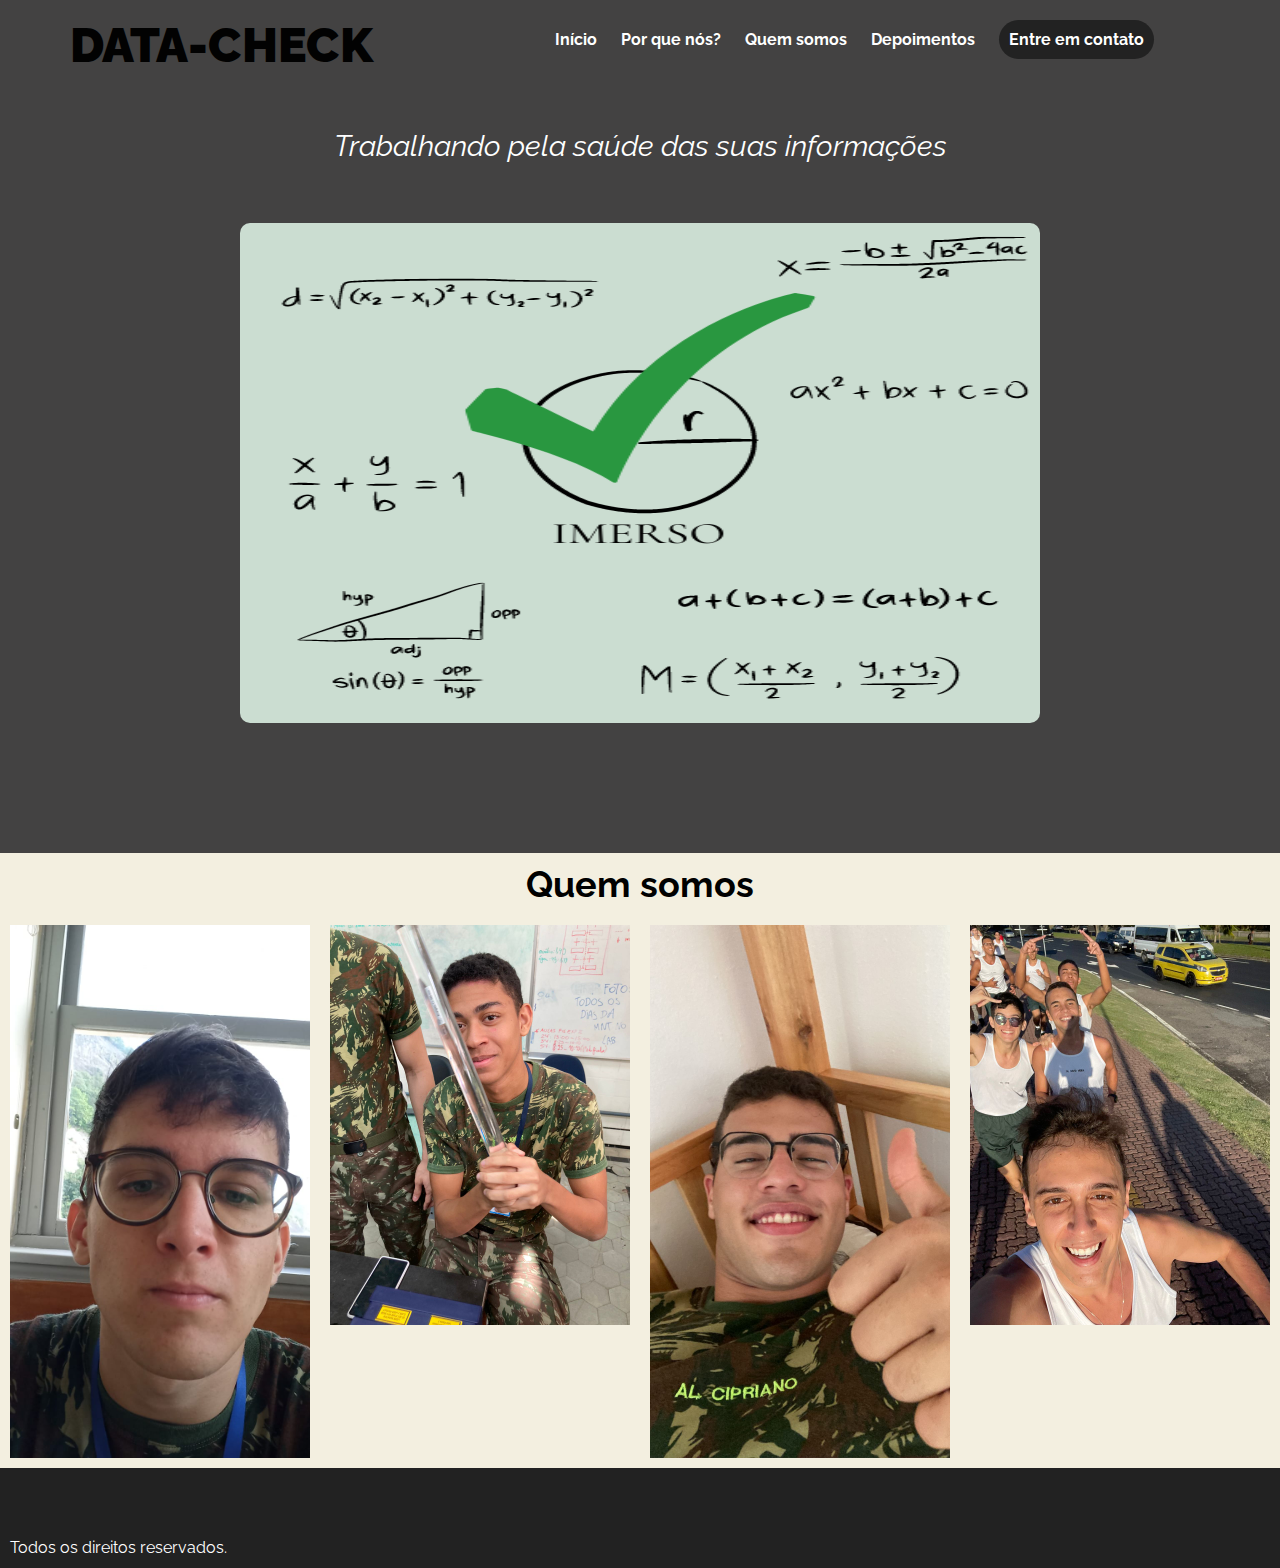
==== index.html @ e46954d3 "Initial Commit" ====
<html>
    <head>
        <title> DataCheck </title>
        <link rel="preconnect" href="https://fonts.googleapis.com">
        <link rel="preconnect" href="https://fonts.gstatic.com" crossorigin>
        <link href="https://fonts.googleapis.com/css2?family=Raleway:wght@300;400;700&display=swap" rel="stylesheet">
        <link href="style.css" rel="stylesheet" />

    </head>

    <body>
        <section class = "main" >
            <div class = "center">
                <div class = "menu">
                    <div class = "logo-menu">
                        <a href = "#"><h2><strong>DATA-CHECK</strong></h2></a>
                    </div>
                    <div class = "items-menu">
                        <a href="#" class = '@'>Início</a>
                        <a href="#whyus" class = '@'>Por que nós?</a>
                        <a href="#begin" class = '@'>Quem somos</a>
                        <a href="#" class = '@'>Depoimentos</a>
                        <a class = "contact-btn" href="#">Entre em contato</a>
                    </div>
                </div>
                
                <div class = "intro">
                    <div class = "title">
                        <p><em>Trabalhando pela saúde das suas informações</em></p>
                    </div>
                    <div class = "call">
                        <img src = "2.png">
                    </div>
                </div>
            </div>
        </section>

        <section id = "begin">
            <div class = "title">
                <h2>Quem somos</h2>
            </div>
            <div class = "people">
                <img class = "erro" src="job.jpeg">
                <img class = "ok" src="cj.jpeg">
                <img class = "erro" src="troinha.jpeg">
                <img class = "ok" src="inacio.jpeg">
            </div>
        </section>

        <section id="whyus">

        </section>

        <footer>
            <p>Todos os direitos reservados.</p>
        </footer>

    </body>
</html>
---- style.css ----
*{
    margin: 0;
    padding: 0;
    box-sizing: border-box;
    font-family: 'Raleway', sans-serif;
}

.center{
    display: flex;
    max-width: 1100px;
    padding: 0 2%; 
    margin: 0 auto;
    flex-direction: column;
}

section.main{
    padding: 20px 0 80px 0;
    min-height: 700px;
    background-color: #434242;
    background-size: cover;
}

.menu{
    display: flex;
    width: 100%;
}

.logo-menu h2{
    white-space: nowrap;
    scale: 2;
    margin: 10px 30px;
    color: rgb(2, 2, 2);
    text-decoration: none;
}

.logo-menu a{
    text-decoration: none;
    width: fit-content;
}

.items-menu{
    text-align: right;
    width: 100%;
}

.items-menu a{
    color: white;
    font-weight: bold;
    text-decoration: none;
    display: inline-block;
    margin: 0 10px;
}

.items-menu a.contact-btn{
    background-color: 222222;
    padding: 10px;
    border-radius: 20px;
}

.items-menu a:hover{
    border-bottom: 2px solid #22A39F;
    transform: scale(1.2);
}

.intro{
    text-align: center;
    color: white;
    font-size: larger;
    text-decoration: none;
    display: inline-block;
    margin: 50px auto;
}

.call img{
    margin-top: 50px;
    width: 800px;
    height: 500px;
    border-radius: 10px;
}

.title{
    text-align: center;
    padding: 10px 0;
    font-size: 1.5em;
}

#begin{
    padding-top: 0px;
    margin-top: 0px;
    background-color: #F3EFE0;
}
.people{
    display: flex;
    flex-direction: row; 
    vertical-align: middle;
}

.people img.ok{
    width: 25%;
    height: 100%;
    padding: 10px;
}

.people img.erro{
    width: 25%;
    height: 100%;
    padding: 10px;
}
footer{
    height: 100px;
    background-color: 222222;
    color: white;
    padding: 0 10px;
    padding-top: 70px;
}
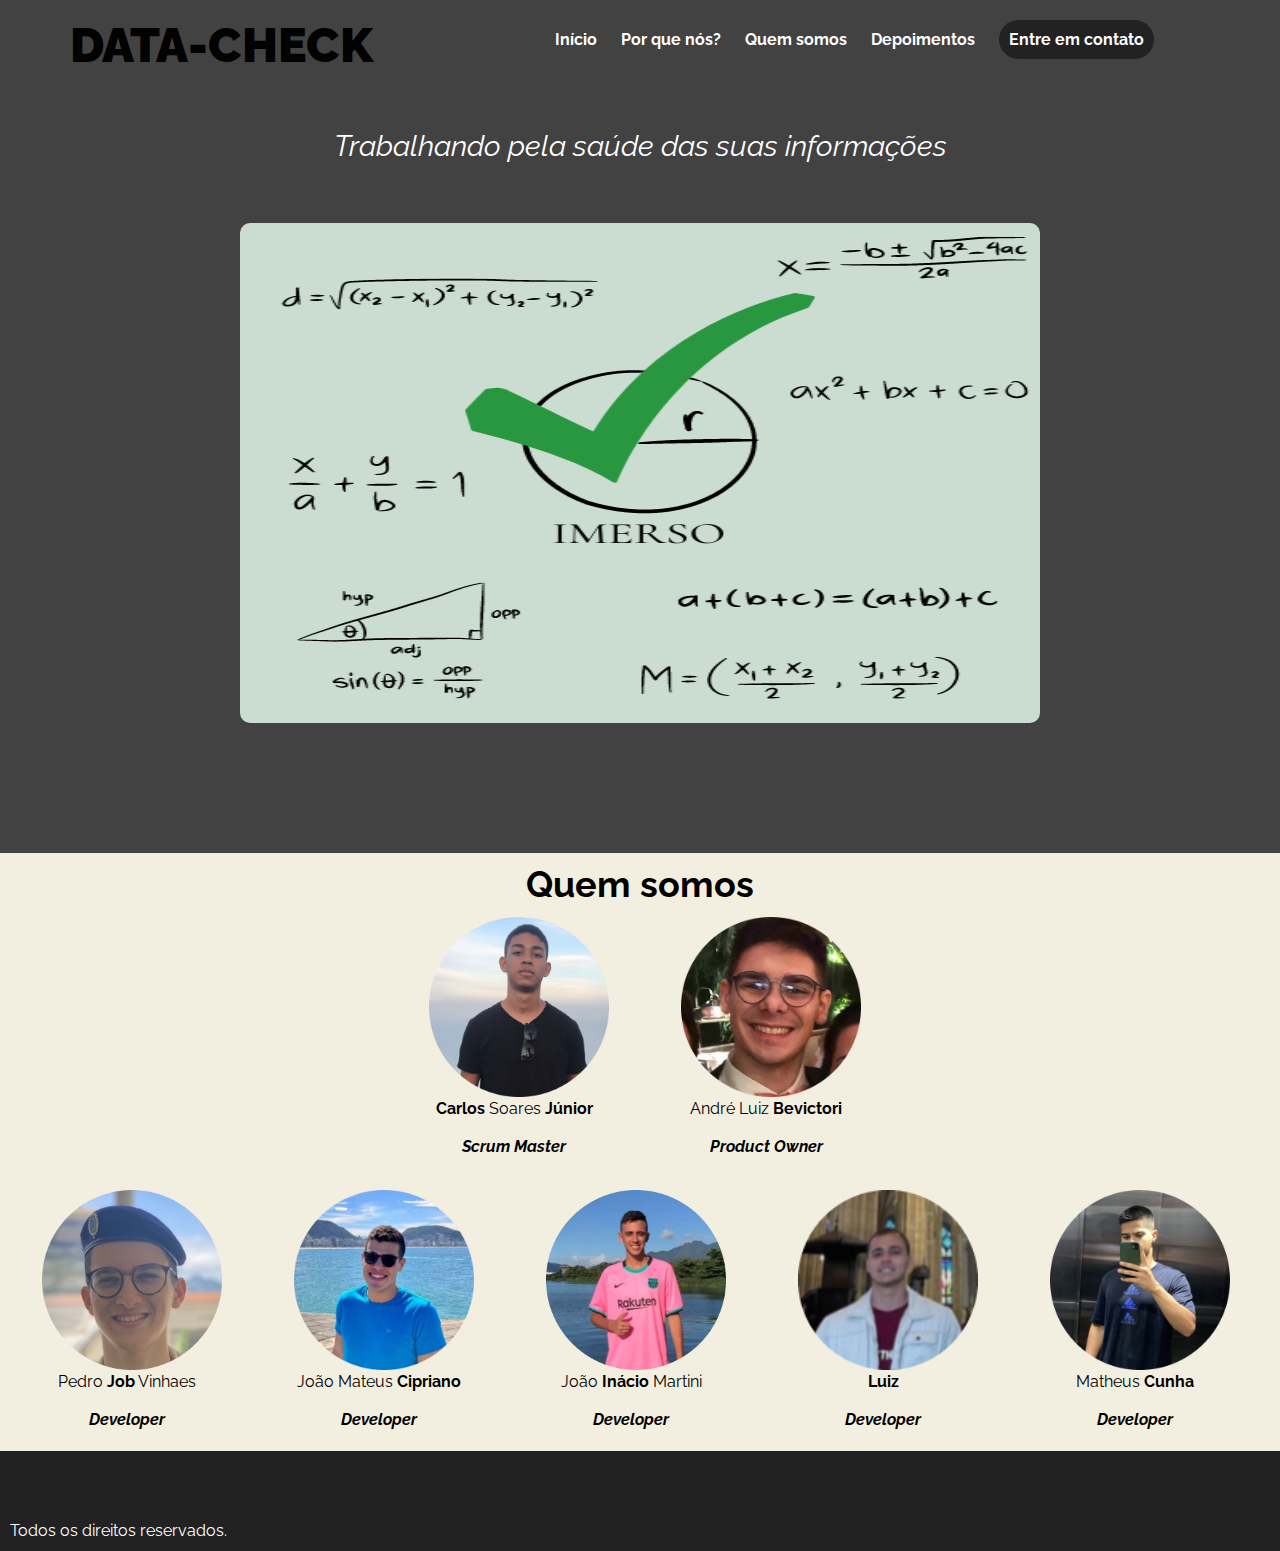
==== commit 59166767: "second version" ====
--- a/index.html
+++ b/index.html
@@ -40,10 +40,65 @@
                 <h2>Quem somos</h2>
             </div>
             <div class = "people">
-                <img class = "erro" src="job.jpeg">
-                <img class = "ok" src="cj.jpeg">
-                <img class = "erro" src="troinha.jpeg">
-                <img class = "ok" src="inacio.jpeg">
+                <div class = "up">
+                    <table class = "up">
+                        <tr class = "img" >
+                            <td><img  src="cj.jpeg"></td>
+                            <td><img  src="bevictori.jpeg"></td>
+                            
+                        </tr>
+                        <tr class = "desc">
+                            <td>
+                                <p><strong>Carlos</strong> Soares <strong>Júnior</strong></p>
+                                <br>
+                                <p><em><strong>Scrum Master</strong></em></em></p>
+                            </td>
+                            <td>
+                                <p>André Luiz <strong>Bevictori</strong></p>
+                                <br>
+                                <p><em><strong>Product Owner</strong></em></em></p>
+                            </td>
+                        </tr>
+                    </table>
+                </div>
+                <div class = "down">
+                    <table class = down>
+                        <tr class = "img">
+                            <td><img  src="job.jpeg"></td>
+                            <td><img  src="troinha.jpeg"></td>
+                            <td><img  src="inacio.jpeg"></td>
+                            <td><img  src="luiz.jpeg"></td>
+                            <td><img  src="cunha.jpeg"></td>
+                        </tr>
+                        <tr class = "desc">
+                            <td>
+                                <p>Pedro <strong>Job</strong> Vinhaes</p>
+                                <br>
+                                <p><em><strong>Developer</strong></em></em></p>
+                            </td>
+                            <td>
+                                <p>João Mateus <strong>Cipriano</strong></p>
+                                <br>
+                                <p><em><strong>Developer</strong></em></p>
+                            </td>
+                            <td>
+                                <p>João <strong>Inácio</strong> Martini</p>
+                                <br>
+                                <p><em><strong>Developer</strong></em></p>
+                            </td>
+                            <td>
+                                <p><strong>Luiz</strong></p>
+                                <br>
+                                <p><em><strong>Developer</strong></em></p>
+                            </td>
+                            <td>
+                                <p>Matheus <strong>Cunha</strong></p>
+                                <br>
+                                <p><em><strong>Developer</strong></em></p>
+                            </td>
+                        </tr>
+                    </table>
+                </div>
             </div>
         </section>
 
--- a/style.css
+++ b/style.css
@@ -91,27 +91,36 @@
 }
 .people{
     display: flex;
-    flex-direction: row; 
-    vertical-align: middle;
+    flex-direction: column; 
 }
 
-.people img.ok{
-    width: 25%;
-    height: 100%;
-    padding: 10px;
+.people img{
+    height: 180px;
+    margin-left: 40px;
+    margin-right: 30px;
 }
 
-.people img.erro{
-    width: 25%;
-    height: 100%;
-    padding: 10px;
+table.up{
+    margin-left: auto;
+    margin-right: auto;
+    margin-bottom: 30px;
 }
+
+table.down{
+    margin-bottom: 20px;
+}
+tr.img img{
+    align-items: center;
+}
+tr.desc{
+    text-align: center;
+
+}
+
 footer{
     height: 100px;
     background-color: 222222;
     color: white;
     padding: 0 10px;
     padding-top: 70px;
-}
-
-
+}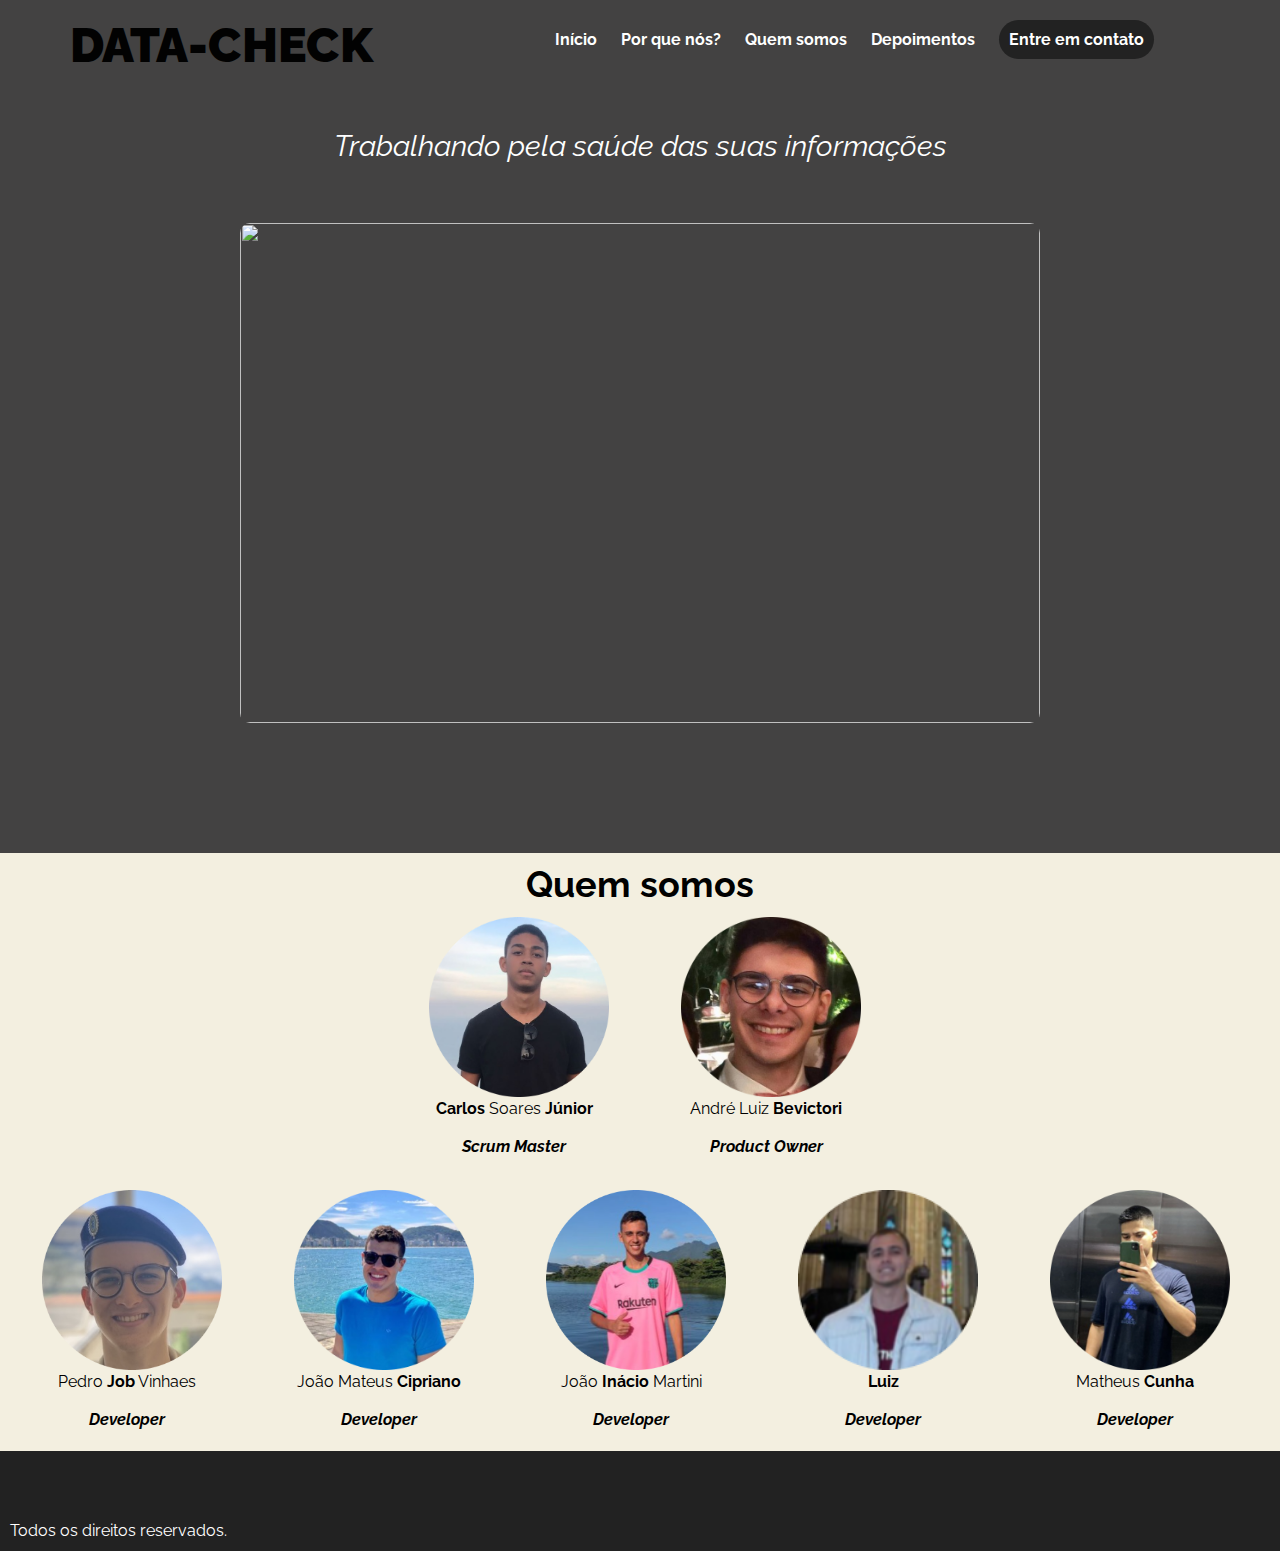
==== commit 986b6a34: "imagem intro" ====
--- a/index.html
+++ b/index.html
@@ -29,7 +29,7 @@
                         <p><em>Trabalhando pela saúde das suas informações</em></p>
                     </div>
                     <div class = "call">
-                        <img src = "2.png">
+                        <img src = "">
                     </div>
                 </div>
             </div>
@@ -111,4 +111,4 @@
         </footer>
 
     </body>
-</html>+</html>
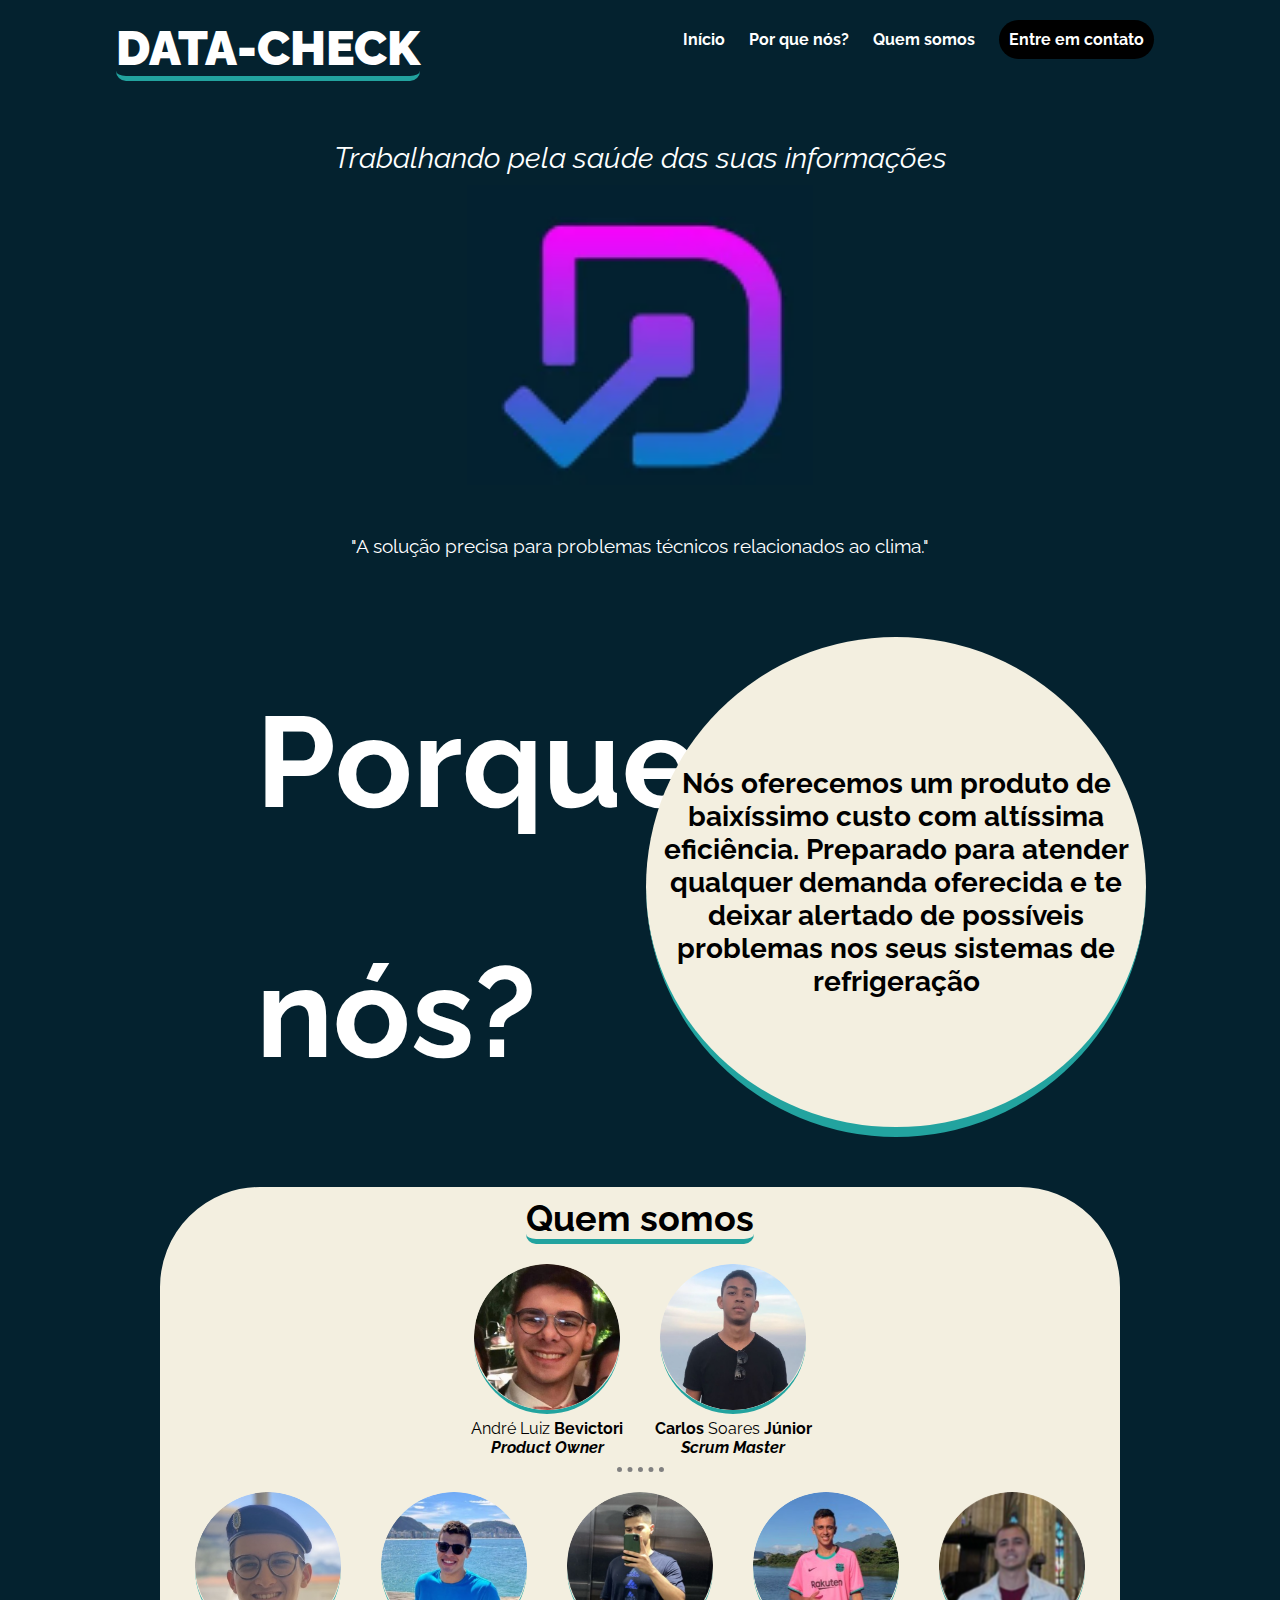
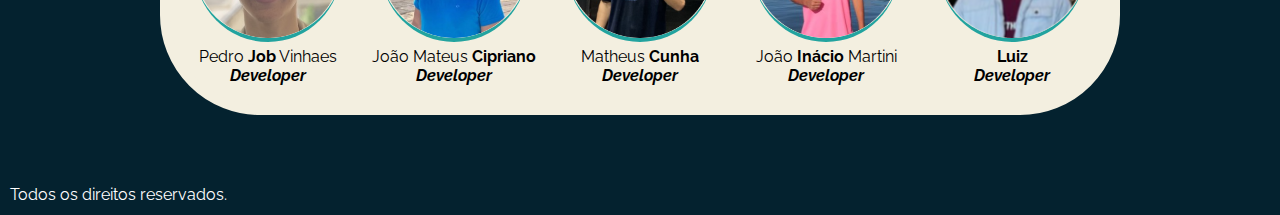
==== commit aa705718: "third version" ====
--- a/index.html
+++ b/index.html
@@ -13,102 +13,101 @@
             <div class = "center">
                 <div class = "menu">
                     <div class = "logo-menu">
-                        <a href = "#"><h2><strong>DATA-CHECK</strong></h2></a>
+                        <div class = "logotitle"><a href = "#"><h2><strong>DATA-CHECK</strong></h2></a></div>
                     </div>
                     <div class = "items-menu">
                         <a href="#" class = '@'>Início</a>
                         <a href="#whyus" class = '@'>Por que nós?</a>
                         <a href="#begin" class = '@'>Quem somos</a>
-                        <a href="#" class = '@'>Depoimentos</a>
                         <a class = "contact-btn" href="#">Entre em contato</a>
                     </div>
                 </div>
                 
                 <div class = "intro">
-                    <div class = "title">
+                    <div class = "titleintro">
                         <p><em>Trabalhando pela saúde das suas informações</em></p>
                     </div>
-                    <div class = "call">
-                        <img src = "">
-                    </div>
                 </div>
+                <div class="apresentation">
+                    <div class = "img"><img src="logo.png" alt=""></div>
+                    <div class = 'text'><p>"A solução precisa para problemas técnicos relacionados ao clima."</p></div>
+                </div>  
+            </div>
+        </section>
+
+        <section id="whyus">
+            <div class="text"><h1>Porque</h1><br><h1>nós?</h1></div>
+            <div class="circlebox">
+                <p><strong>Nós oferecemos um produto de baixíssimo custo com altíssima eficiência. Preparado para atender qualquer demanda oferecida e te deixar alertado de possíveis problemas nos seus sistemas de refrigeração</strong></p>
             </div>
         </section>
 
         <section id = "begin">
-            <div class = "title">
-                <h2>Quem somos</h2>
+        <div class = 'box'>
+            <div class = "flexboxbegin">
+                <div class = "titlewho">
+                    <h2>Quem somos</h2>
+                </div>
             </div>
             <div class = "people">
+
                 <div class = "up">
-                    <table class = "up">
-                        <tr class = "img" >
-                            <td><img  src="cj.jpeg"></td>
-                            <td><img  src="bevictori.jpeg"></td>
-                            
-                        </tr>
-                        <tr class = "desc">
-                            <td>
-                                <p><strong>Carlos</strong> Soares <strong>Júnior</strong></p>
-                                <br>
-                                <p><em><strong>Scrum Master</strong></em></em></p>
-                            </td>
-                            <td>
-                                <p>André Luiz <strong>Bevictori</strong></p>
-                                <br>
-                                <p><em><strong>Product Owner</strong></em></em></p>
-                            </td>
-                        </tr>
-                    </table>
+                    <div class = "bevic">
+                        <img  src="bevictori.jpeg">
+                        <p>André Luiz <strong>Bevictori</strong></p>
+                        <p><em><strong>Product Owner</strong></em></em></p>
+                    </div>
+                    <div class = "cj">
+                        <img  src="cj.jpeg">
+                        <p><strong>Carlos</strong> Soares <strong>Júnior</strong></p>
+                        <p><em><strong>Scrum Master</strong></em></em></p>
+                    </div>
                 </div>
+                <hr class = "pc">
                 <div class = "down">
-                    <table class = down>
-                        <tr class = "img">
-                            <td><img  src="job.jpeg"></td>
-                            <td><img  src="troinha.jpeg"></td>
-                            <td><img  src="inacio.jpeg"></td>
-                            <td><img  src="luiz.jpeg"></td>
-                            <td><img  src="cunha.jpeg"></td>
-                        </tr>
-                        <tr class = "desc">
-                            <td>
-                                <p>Pedro <strong>Job</strong> Vinhaes</p>
-                                <br>
-                                <p><em><strong>Developer</strong></em></em></p>
-                            </td>
-                            <td>
-                                <p>João Mateus <strong>Cipriano</strong></p>
-                                <br>
-                                <p><em><strong>Developer</strong></em></p>
-                            </td>
-                            <td>
-                                <p>João <strong>Inácio</strong> Martini</p>
-                                <br>
-                                <p><em><strong>Developer</strong></em></p>
-                            </td>
-                            <td>
-                                <p><strong>Luiz</strong></p>
-                                <br>
-                                <p><em><strong>Developer</strong></em></p>
-                            </td>
-                            <td>
-                                <p>Matheus <strong>Cunha</strong></p>
-                                <br>
-                                <p><em><strong>Developer</strong></em></p>
-                            </td>
-                        </tr>
-                    </table>
+                    <div class = "box1">
+                        <div class = "job">
+                            <img  src="job.jpeg">
+                            <p>Pedro <strong>Job</strong> Vinhaes</p>
+                            <p><em><strong>Developer</strong></em></em></p>
+                        </div>
+
+                        <div class = "troia">
+                            <img  src="troinha.jpeg">
+                            <p>João Mateus <strong>Cipriano</strong></p>
+                            <p><em><strong>Developer</strong></em></p>
+                        </div>
+                    </div>
+                    <div class = "box2">
+                        <div class = "cunha">
+                            <img  src="cunha.jpeg">
+                            <p>Matheus <strong>Cunha</strong></p>
+                            <p><em><strong>Developer</strong></em></p>
+                        </div>
+
+                        <div class = "inacio">
+                            <img  src="inacio.jpeg">
+                            <p>João <strong>Inácio</strong> Martini</p>
+                            <p><em><strong>Developer</strong></em></p>
+                        </div>
+                    </div>
+                    
+                    <div class = "box3">
+                        <div class = "luiz">
+                            <img  src="luiz.jpeg">
+                            <p><strong>Luiz</strong></p>
+                            <p><em><strong>Developer</strong></em></p>
+                        </div>
+                    </div>
                 </div>
             </div>
+        </div>
         </section>
 
-        <section id="whyus">
-
-        </section>
-
+        
         <footer>
             <p>Todos os direitos reservados.</p>
         </footer>
 
     </body>
-</html>
+</html>--- a/style.css
+++ b/style.css
@@ -15,8 +15,7 @@
 
 section.main{
     padding: 20px 0 80px 0;
-    min-height: 700px;
-    background-color: #434242;
+    background-color: #04222f;
     background-size: cover;
 }
 
@@ -25,17 +24,20 @@
     width: 100%;
 }
 
-.logo-menu h2{
+
+.logo-menu a{
+    width: 100%;
+    text-decoration: none;
     white-space: nowrap;
-    scale: 2;
     margin: 10px 30px;
-    color: rgb(2, 2, 2);
-    text-decoration: none;
-}
-
-.logo-menu a{
-    text-decoration: none;
-    width: fit-content;
+    color: white;
+    text-decoration: none;
+    font-size:2em;
+}
+
+.logo-menu{
+    border-bottom: 5px solid #22A39F;
+    border-radius: 10px;
 }
 
 .items-menu{
@@ -47,12 +49,12 @@
     color: white;
     font-weight: bold;
     text-decoration: none;
-    display: inline-block;
+    display: inline-flex;
     margin: 0 10px;
 }
 
 .items-menu a.contact-btn{
-    background-color: 222222;
+    background-color: black;
     padding: 10px;
     border-radius: 20px;
 }
@@ -68,59 +70,186 @@
     font-size: larger;
     text-decoration: none;
     display: inline-block;
-    margin: 50px auto;
-}
-
-.call img{
     margin-top: 50px;
-    width: 800px;
-    height: 500px;
-    border-radius: 10px;
-}
-
-.title{
+}
+
+.apresentation{
+    flex-wrap: wrap;
+    display: flex;
+    flex-direction: column;
+    align-items: center;
+    color: white;
+    font-size: larger;
+}
+
+.apresentation img{
+    height: 300px;
+    box-sizing: border-box;
+}
+
+.apresentation .text{
+    margin-top: 50px;
+}
+.titleintro{
     text-align: center;
     padding: 10px 0;
     font-size: 1.5em;
 }
 
+.flexboxbegin{
+    display: flex;
+    justify-content: center;
+
+}
+
+.titlewho{
+    width: fit-content;
+    font-size: 1.5em;
+    border-bottom: 5px solid #22A39F;
+    border-radius: 10px;
+}
+
+#whyus{
+    display: flex;
+    background-color: #04222f;
+    padding-bottom: 50px;
+}
+
+#whyus .text{
+    display: flex;
+    width: 25%;
+    margin-left: 20%;
+    height: 500px;
+    vertical-align: middle;
+    font-size: 4em;
+    color: white;
+    align-items: center;
+    text-align: center;
+    flex-wrap: wrap;
+    margin-right: 70px;
+}
+
+#whyus .circlebox{
+    border-bottom: 10px solid #22A39F;
+    display: flex;
+    background-color: #F3EFE0;
+    width: 500px;
+    height: 500px;
+    border-radius:50%;
+    text-align: center;
+    line-break: loose;
+    align-items: center;
+    font-size: 1.75em;
+}
+
 #begin{
-    padding-top: 0px;
-    margin-top: 0px;
-    background-color: #F3EFE0;
-}
+    display: flex;
+    background-color: #04222f;
+    justify-content: center;
+}
+
+.box{
+    border: 10px solid #F3EFE0;
+    border-radius: 100px;
+    background-color: #F3EFE0;  
+    width: 75%;
+}
+
+.people img{
+    height: 150px;
+    margin-left: 20px;
+    margin-right: 20px;
+    margin-bottom: 5px;
+    border-bottom: 4px solid #22A39F;
+    border-radius: 150px;
+}
+
 .people{
     display: flex;
-    flex-direction: column; 
-}
-
-.people img{
-    height: 180px;
-    margin-left: 40px;
-    margin-right: 30px;
-}
-
-table.up{
-    margin-left: auto;
-    margin-right: auto;
-    margin-bottom: 30px;
-}
-
-table.down{
+    flex-direction: column;
+    align-items: center;
+}
+
+.people .up .cj, .people .up .bevic{
+    margin-top: 20px;
+    display: flex;
+    flex-direction: column;
+    align-items: center;
+}
+
+.people .up{
+    margin-bottom: 10px;
+    display: flex;
+}
+
+.people .down{
+    display: flex;
+}
+
+.people .box1, .people .box2, .people .box3{
+    margin-bottom: 20px; 
+}
+
+.people .down div{
+    display: flex;
+} 
+
+.people .down div div{
+    display: flex;
+    flex-direction: column;
+    align-items: center;
+} 
+
+.people .box3{
+    align-items: center;
+}
+.people hr{
+    border-style: none;
+    border-top-style: dotted ;
+    width: 5%;
+    border-width: 5px;
+    border-color: grey;
     margin-bottom: 20px;
-}
-tr.img img{
-    align-items: center;
-}
-tr.desc{
-    text-align: center;
-
 }
 
 footer{
     height: 100px;
-    background-color: 222222;
+    background-color: #04222f;
     color: white;
     padding: 0 10px;
     padding-top: 70px;
-}+}
+
+@media screen and (max-width: 768px){
+    .center{
+        text-align: center;
+    }
+    .menu{
+        display: flex;
+        flex-direction: column;
+    }
+    .items-menu{
+        display: flex;
+        flex-direction: column;
+        align-items: center;
+    }
+    .items-menu a{
+        margin-top: 30px;
+    }
+    .box{
+        border: 10px solid #F3EFE0;
+        border-radius: 1000px;
+        background-color: #F3EFE0;  
+        width: 100%;
+    }
+    .people .down{
+        display: flex;
+        flex-direction: column;
+    }
+    .people .luiz{
+        width: 100%;
+    }
+    .people hr{
+        width: 0;
+    }
+}
